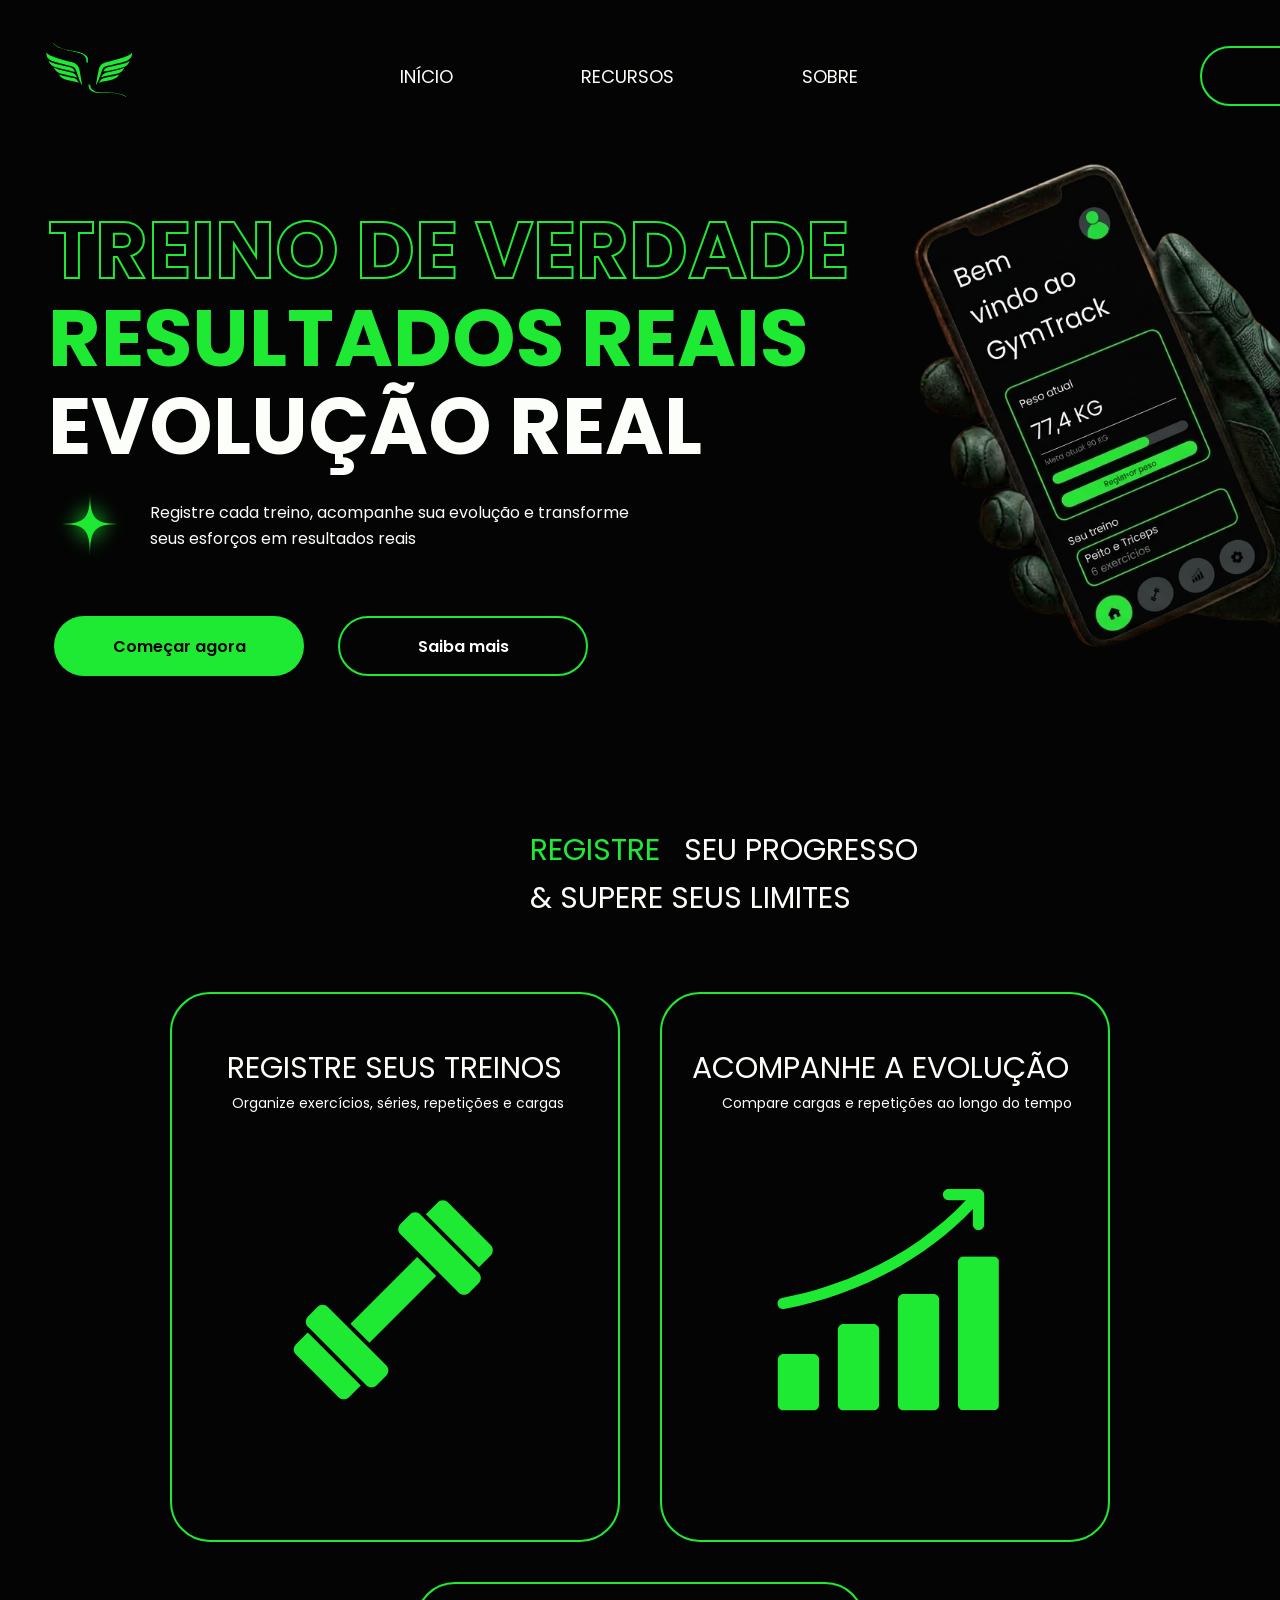
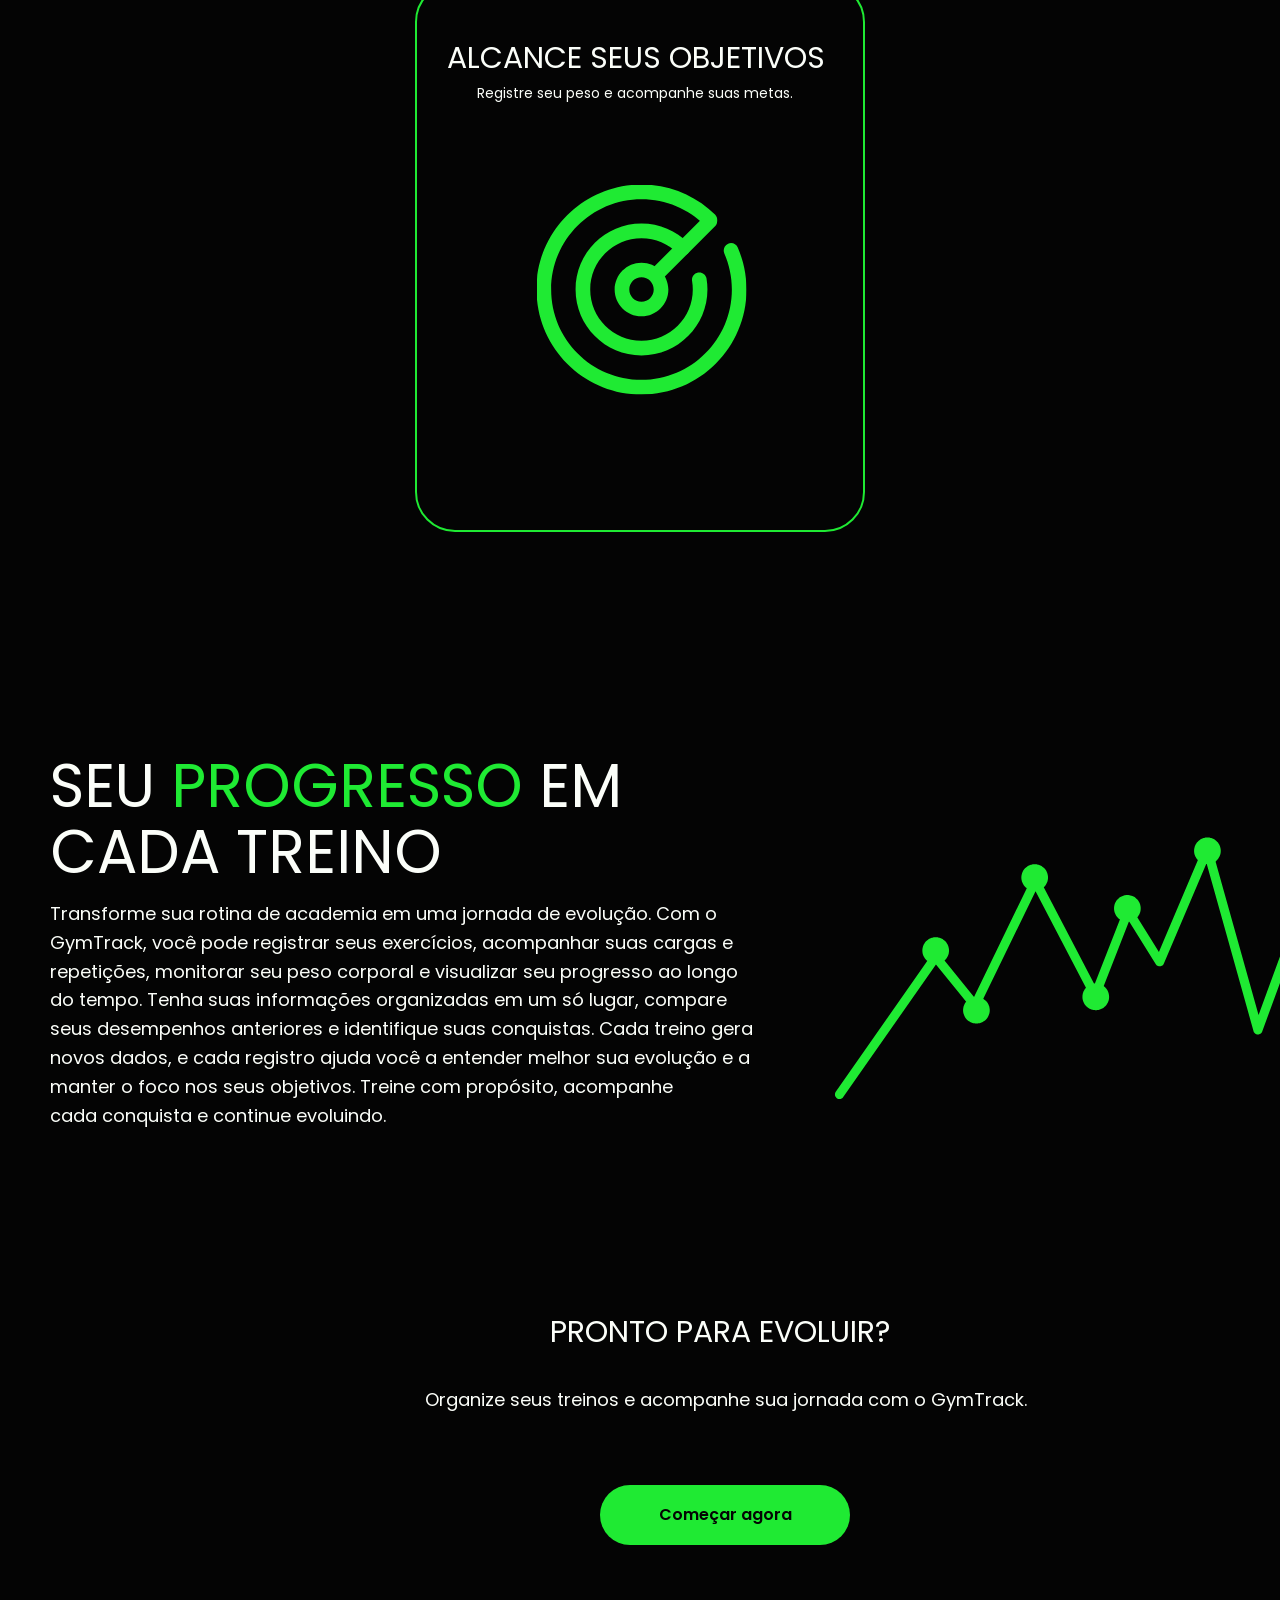
==== index.html @ 31c165fe "Add files via upload" ====
<!DOCTYPE html>
<html lang="pt-BR">
<head>
    <meta charset="UTF-8">
    <meta name="viewport" content="width=device-width, initial-scale=1.0">
    <title>GymTrack | Evolua Suas Cargas</title>
    <link rel="stylesheet" href="css/style.css">

    <link rel="preconnect" href="https://fonts.googleapis.com">
    <link rel="preconnect" href="https://fonts.gstatic.com" crossorigin>
    <link href="https://fonts.googleapis.com/css2?family=Poppins:ital,wght@0,100;0,200;0,300;0,400;0,500;0,600;0,700;0,800;0,900;1,100;1,200;1,300;1,400;1,500;1,600;1,700;1,800;1,900&display=swap" rel="stylesheet">
</head>
<body>

    <header>
    
        <a href="index.html">
            <img src="img/GymTrack (logo verde).svg" alt="Logo GymTrack com asas e seta de progresso em verde" id="logogymtrack">
        </a>

        <nav>
            <ul>
                <li><a href="index.html">INÍCIO</a></li>
                <li><a href="#recurso">RECURSOS</a></li>
                <li><a href="#sobre-gym">SOBRE</a></li>
            </ul>
        </nav>

            <a href="login.html" id="botao_login">Login</a>
    </header>

    <main>
        <section class="card">
            <h1>TREINO DE VERDADE</h1>
            <h2>RESULTADOS REAIS</h2>
            <h3>EVOLUÇÃO REAL</h3>

            <img src="/img/mao_design.svg" alt="Mão com luva escura segurando smartphone com o aplicativo GymTrack em destaque" id="mao_design">

            <p>Registre cada treino, acompanhe sua evolução e transforme <br> seus esforços em resultados reais</p>
            <img src="/img/icon_estrela.svg" alt="Icon de estrela brilhante" id="icon_estrela">

            <a href="cadastro.html" id="botao_cadastro">Começar agora</a>
            <a href="#sobre-gym" id="botao_saibamais">Saiba mais</a>

        </section>

    
        <section class="card" id="recurso">
            <p class="text-section"><span class="contraste">REGISTRE </span> &nbsp SEU PROGRESSO <br> & SUPERE SEUS LIMITES</p>

        <div class="all-cards">
            <div class="cards">
                <p class="titulo-cards" id="Registre-treino">REGISTRE SEUS TREINOS</p>
                <p class="subtitulo-cards">Organize exercícios, séries, repetições e cargas</p>
                <img src="/img/icon_halter.svg" alt="icon de um halter" class="halter">
            </div>

            <div class="cards">
                <p class="titulo-cards">ACOMPANHE A EVOLUÇÃO</p>
                <p class="subtitulo-cards">Compare cargas e repetições ao longo do tempo</p>
                <img src="/img/icon_grafico_barras.svg" alt="icon de um halter" class="halter">
            </div>

            <div class="cards">
                <p class="titulo-cards" id="alcance-objetivos">ALCANCE SEUS OBJETIVOS</p>
                <p class="subtitulo-cards">Registre seu peso e acompanhe suas metas.</p>
                <img src="/img/icon_radar.svg" alt="icon de um halter" class="halter">
            </div>
        </div>

        <br id="sobre-gym">
        <p class="titulo-sobre">SEU <span class="progresso-up">PROGRESSO</span> EM <br> <span class="cada-treino">CADA TREINO</span></p>
        <p class="texto">Transforme sua rotina de academia em uma jornada de evolução. Com o <br> GymTrack, você pode registrar
             seus exercícios, acompanhar suas cargas e <br> repetições, monitorar seu peso corporal e visualizar 
             seu progresso ao longo <br> do tempo. Tenha suas informações organizadas em um só lugar, compare <br> seus 
             desempenhos anteriores e identifique suas conquistas. Cada treino gera <br> novos dados, e cada registro
              ajuda você a entender melhor sua evolução e a <br> manter o foco nos seus objetivos. Treine com propósito,
               acompanhe <br> cada conquista e continue evoluindo.</p>

            <img src="img/icon_grafico.svg" alt="grafico de linha" class="grafico-linha">
        </section>


    </main>

    <footer>
        <p class="pronto-evoluir">PRONTO PARA EVOLUIR?</p>
        <p class="sub-evoluir">Organize seus treinos e acompanhe sua jornada com o GymTrack.</p>
        <a href="cadastro.html" id="botao-footer">Começar agora</a>
    </footer>

</body>
</html>
---- css/style.css ----
:root {
  /* Paleta de Cores Oficial do GymTrack */
    --verde-principal: #1FEA33;  /* Cor de destaque, botões, ícones ativos e bordas */
    --Azul: #152529;     /* Fundo principal da aplicação (Dark background) */
    --cinza-escuro: #393F41;      /* Fundo de cards, campos e elementos secundários */
    --cinza_claro: #A5A5A5;            /* Cor para textos secundários / detalhes (conforme definido) */
    --branco: #FBFEF9;           /* Cor principal de texto e destaques claros */
    --preto: #040404; 

  /* Tipografia */
    --font-main: 'Poppins', sans-serif;
    --font-size-pequena: 14px;
    --font-size-base: 16px;
    --font-size-navbar: 18px;
    --font-size-subtitulos: 30px;
    --font-size-subtituloup: 60px;
    --font-size-titulos: 80px;
}

/* Reset básico e estilos gerais */
* {
    box-sizing: border-box;
    margin: 0;
    padding: 0;
}

html {
    scroll-behavior: smooth;
}

body {
    height: 180vh;
    background-color: var(--preto);
    color: var(--branco);
    font-family: var(--font-main);
    line-height: 1.6;
    font-size: var(--font-size-base);
    overflow-x: hidden;
}

head{
    position: relative;
    top: -15px;
}

nav{
    position: relative;
    top: -85px;
    left: 400px;
}

nav ul {
    list-style: none;
    display: flex;
    gap: 8rem;
}

nav a {
    color: var(--branco);
    text-decoration: none;
    font-size: var(--font-size-navbar);
}

nav a[aria-current="page"] {
    color: var(--verde-principal);
}

nav a:hover {
    color: var(--verde-principal);
}

#botao_login{
    font-weight: 600;
    font-style: normal;
    display: inline-flex;
    align-items: center;
    justify-content: center;
    position: relative;
    top: -130px;
    left: 1200px;
    width: 250px;
    height: 60px;

    background-color: var(--preto);
    border: 2px solid var(--verde-principal);
    border-radius: 40px;

    color: white;
    text-decoration: none;
    font-size: var(--font-size-base);
    cursor: pointer;
}

#logogymtrack{
    width: 140px;
    margin-left: 20px;    
}

#mao_design{
    position: absolute;
    top: 105px;
    left: 835px;
    width: 700px;
}

main section h1, h2, h3{
    font-size: var(--font-size-titulos);
    position: relative;
    top: -50px;
    left: 48px;
}

main section h1{
    color: var(--preto);
    -webkit-text-stroke: 2px var(--verde-principal);
}

main section h2{
    color: var(--verde-principal);
    position: relative;
    top: -90px;
}

main section h3{
    position: relative;
    top: -130px;
}

main section p{
    position: relative;
    top: -120px;
    left: 150px;
}

#icon_estrela{
    position: relative;
    top: -188px;
    left: 50px;
    width: 80px;
    filter: drop-shadow(0px 0px 10px var(--verde-principal));
}

#botao_cadastro{
    font-weight: 600;
    font-style: normal;
    display: inline-flex;
    align-items: center;
    justify-content: center;
    position: relative;
    top: -100px;
    left: -30px;
    width: 250px;
    height: 60px;

    background-color: var(--verde-principal);
    border-radius: 40px;

    color: var(--preto);
    text-decoration: none;
    font-size: var(--font-size-base);
    cursor: pointer;
}

#botao_saibamais{
    font-weight: 600;
    font-style: normal;
    display: inline-flex;
    align-items: center;
    justify-content: center;
    position: relative;
    top: -100px;
    width: 250px;
    height: 60px;

    background-color: var(--preto);
    border: 2px solid var(--verde-principal);
    border-radius: 40px;

    color: white;
    text-decoration: none;
    font-size: var(--font-size-base);
    cursor: pointer;
}

.text-section{  
    position: relative;
    left: 530px;
    top: 50px;
    font-size: var(--font-size-subtitulos);
}

.contraste{
    color: var(--verde-principal);
}

.cards{
    background-color: var(--preto);
    border: 2px solid var(--verde-principal);
    border-radius: 40px;
    width: 450px;
    height: 550px;
}

.titulo-cards{
    position: relative;
    top: 50px;
    left: 30px;
    font-size: var(--font-size-subtitulos);
}

.subtitulo-cards{
    position: relative;
    top: 50px;
    left: 60px;
    font-size: var(--font-size-pequena);
}

.halter{
    position: relative;
    top: 60px;
    left: 50px;
    width: 350px;
}

.all-cards {
    margin-top: 120px;
    display: flex;
    gap: 40px; /* Espaço entre os cards */
    justify-content: center;
    flex-wrap: wrap;
}

#Registre-treino{
    position: relative;
    left: 55px;
}

#alcance-objetivos{
    position: relative;
    left: 30px;
}

.titulo-sobre{
    position: relative;
    top: 180px;
    left: 50px;
    font-size: var(--font-size-subtituloup);
}

.progresso-up{
    color: var(--verde-principal);
}

.texto{
    position: relative;
    top: 150px;
    left: 50px;
    font-size: var(--font-size-navbar);
}

.grafico-linha{
    position: relative;
    top: -400px;
    left: 750px;
    width: 700px;
}

.cada-treino{
    position: relative;
    top: -30px;
}

.pronto-evoluir{
    position: relative;
    top: -400px;
    left: 550px;
    font-size: var(--font-size-subtitulos);
}

.sub-evoluir{
    font-size: var(--font-size-navbar);
    position: relative;
    top: -370px;
    left: 425px;
}

#botao-footer{
    font-weight: 600;
    font-style: normal;
    display: inline-flex;
    align-items: center;
    justify-content: center;
    position: relative;
    top: -300px;
    left: 600px;
    width: 250px;
    height: 60px;

    background-color: var(--verde-principal);
    border-radius: 40px;

    color: var(--preto);
    text-decoration: none;
    font-size: var(--font-size-base);
    cursor: pointer;
}

footer{
    margin: 0;
    margin-top: 20px;
}
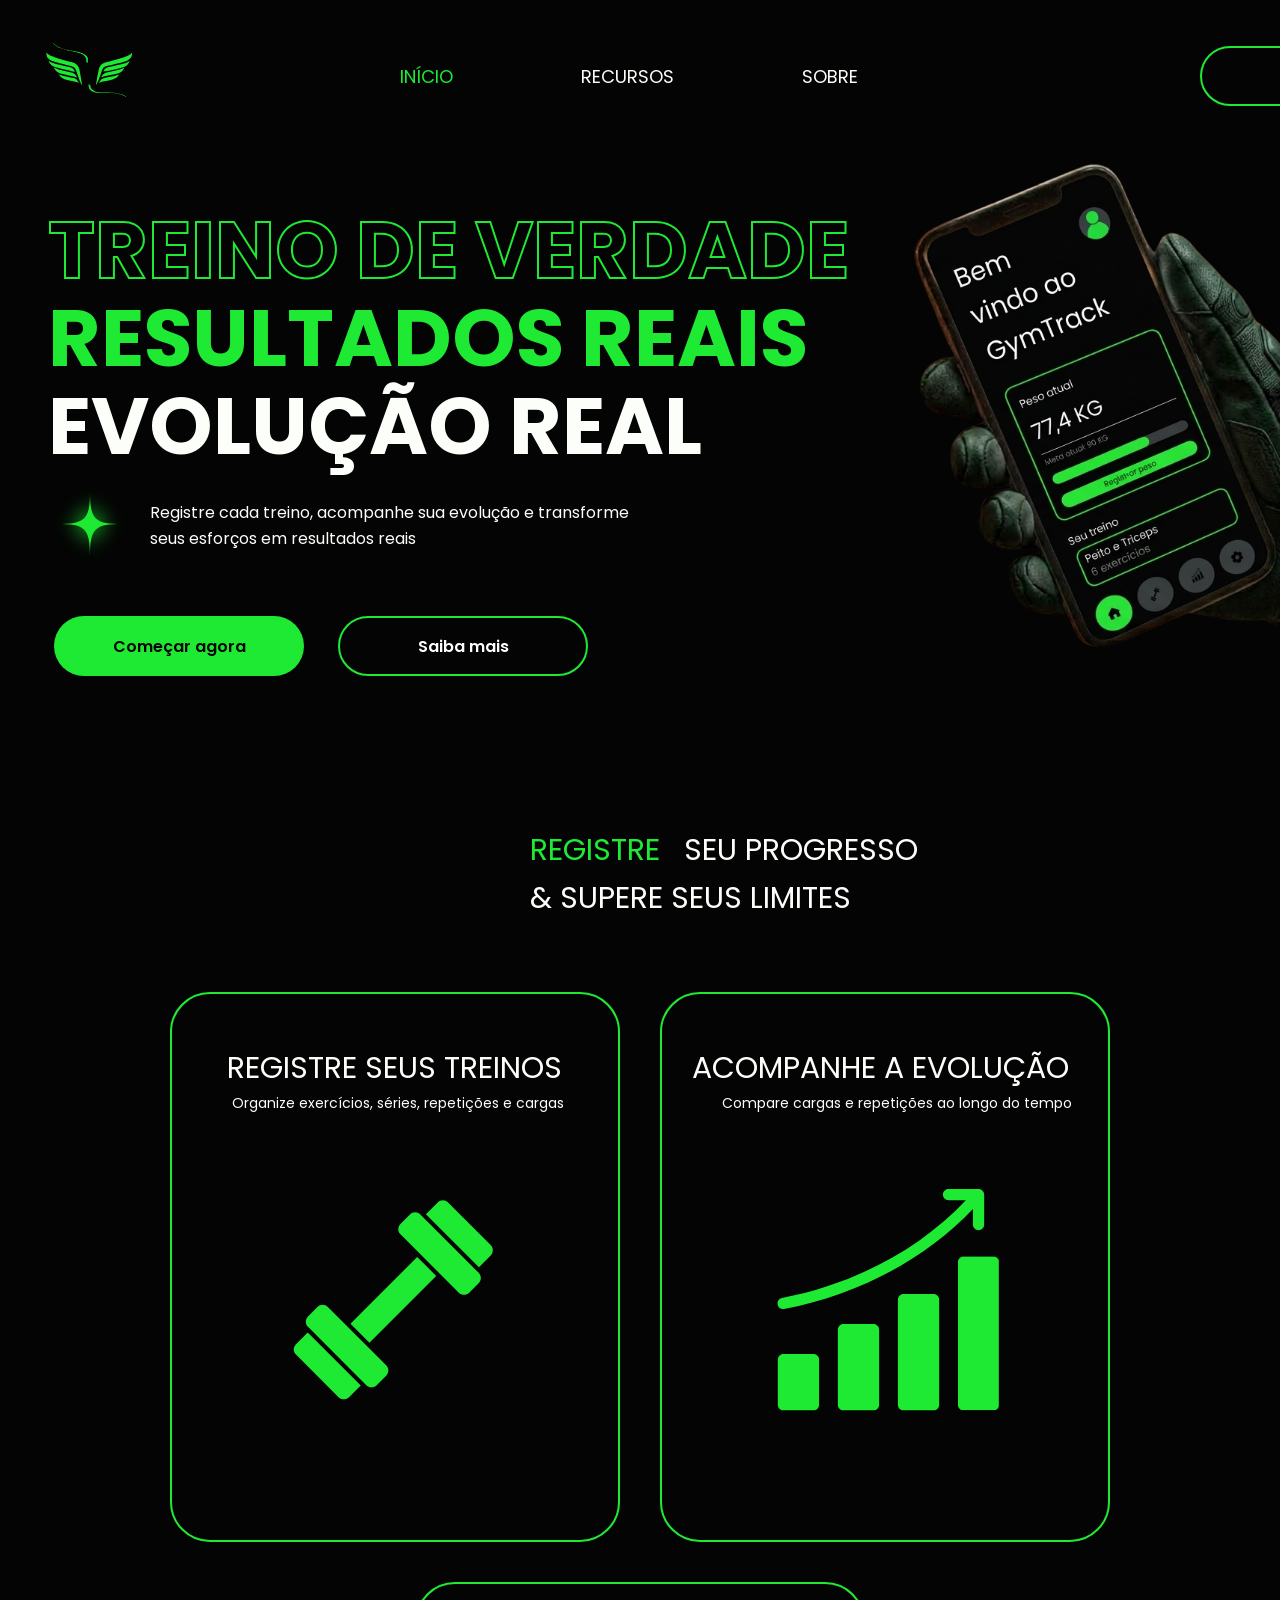
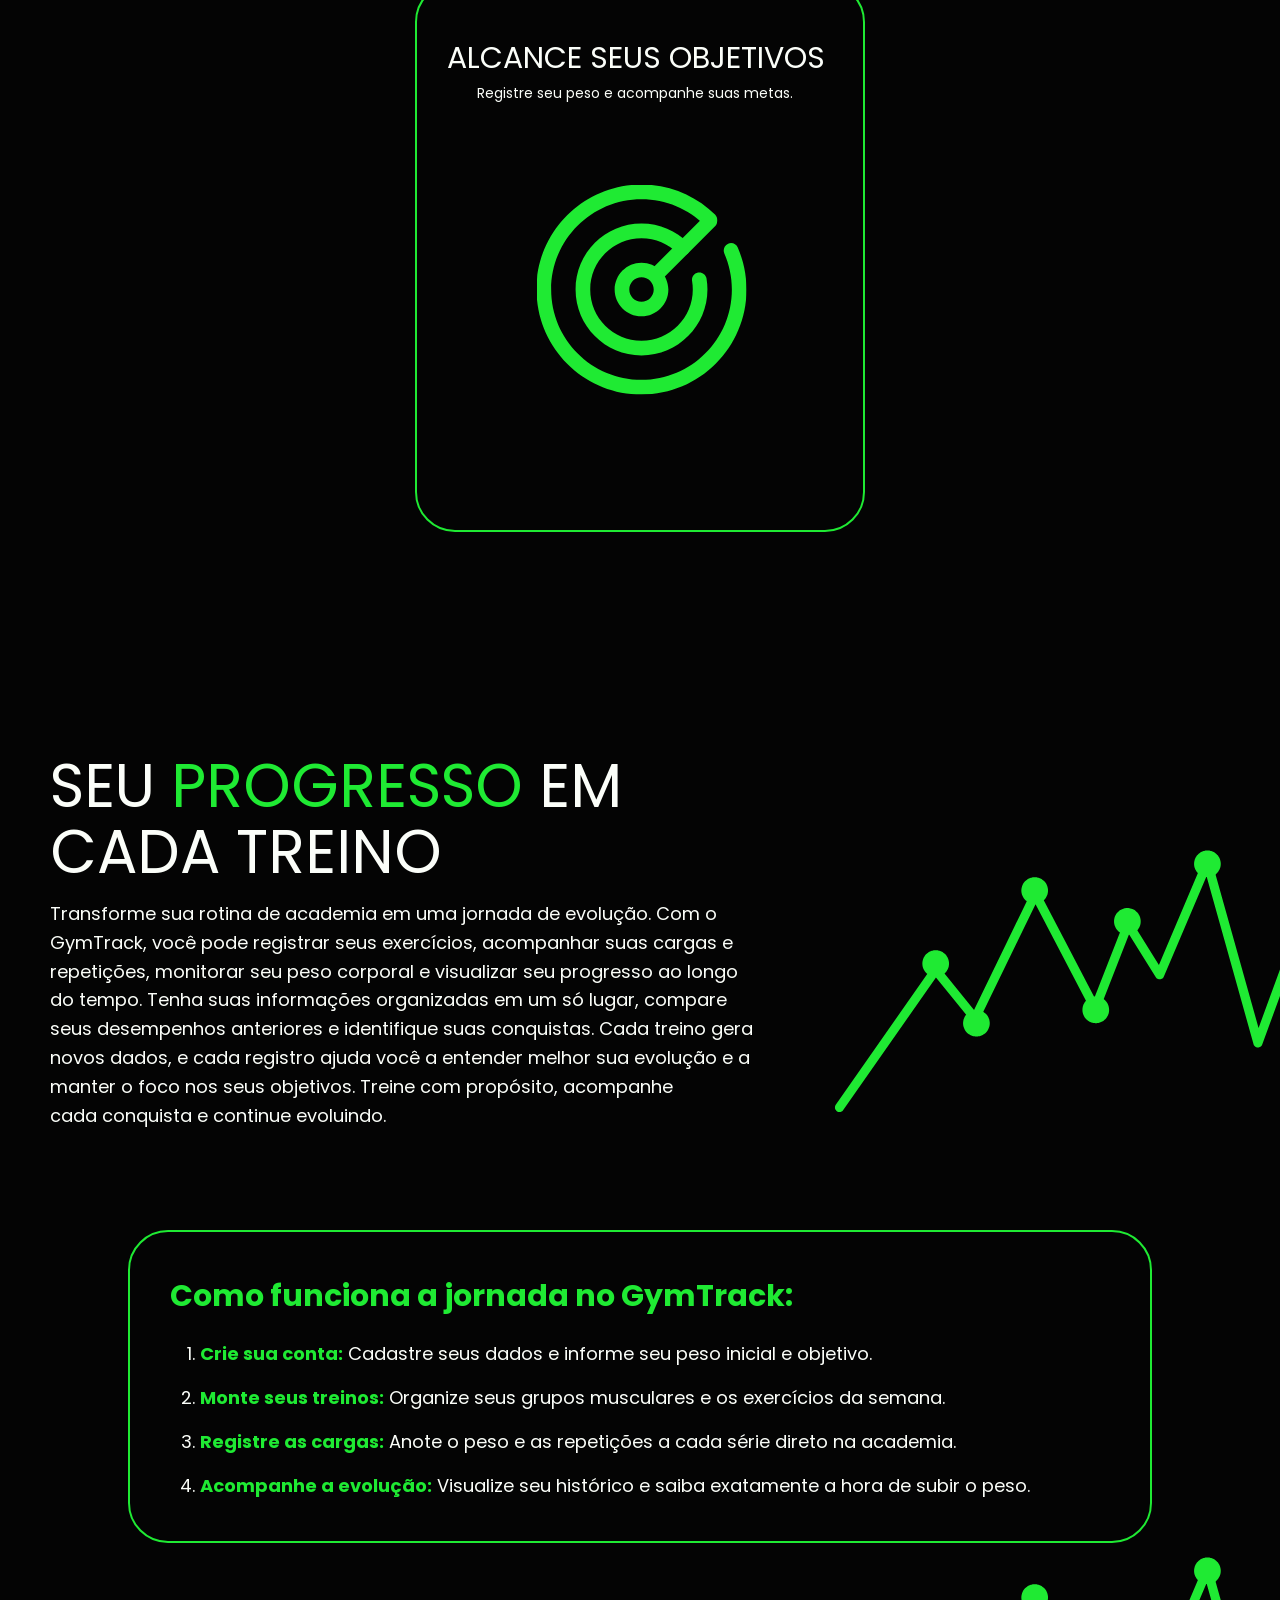
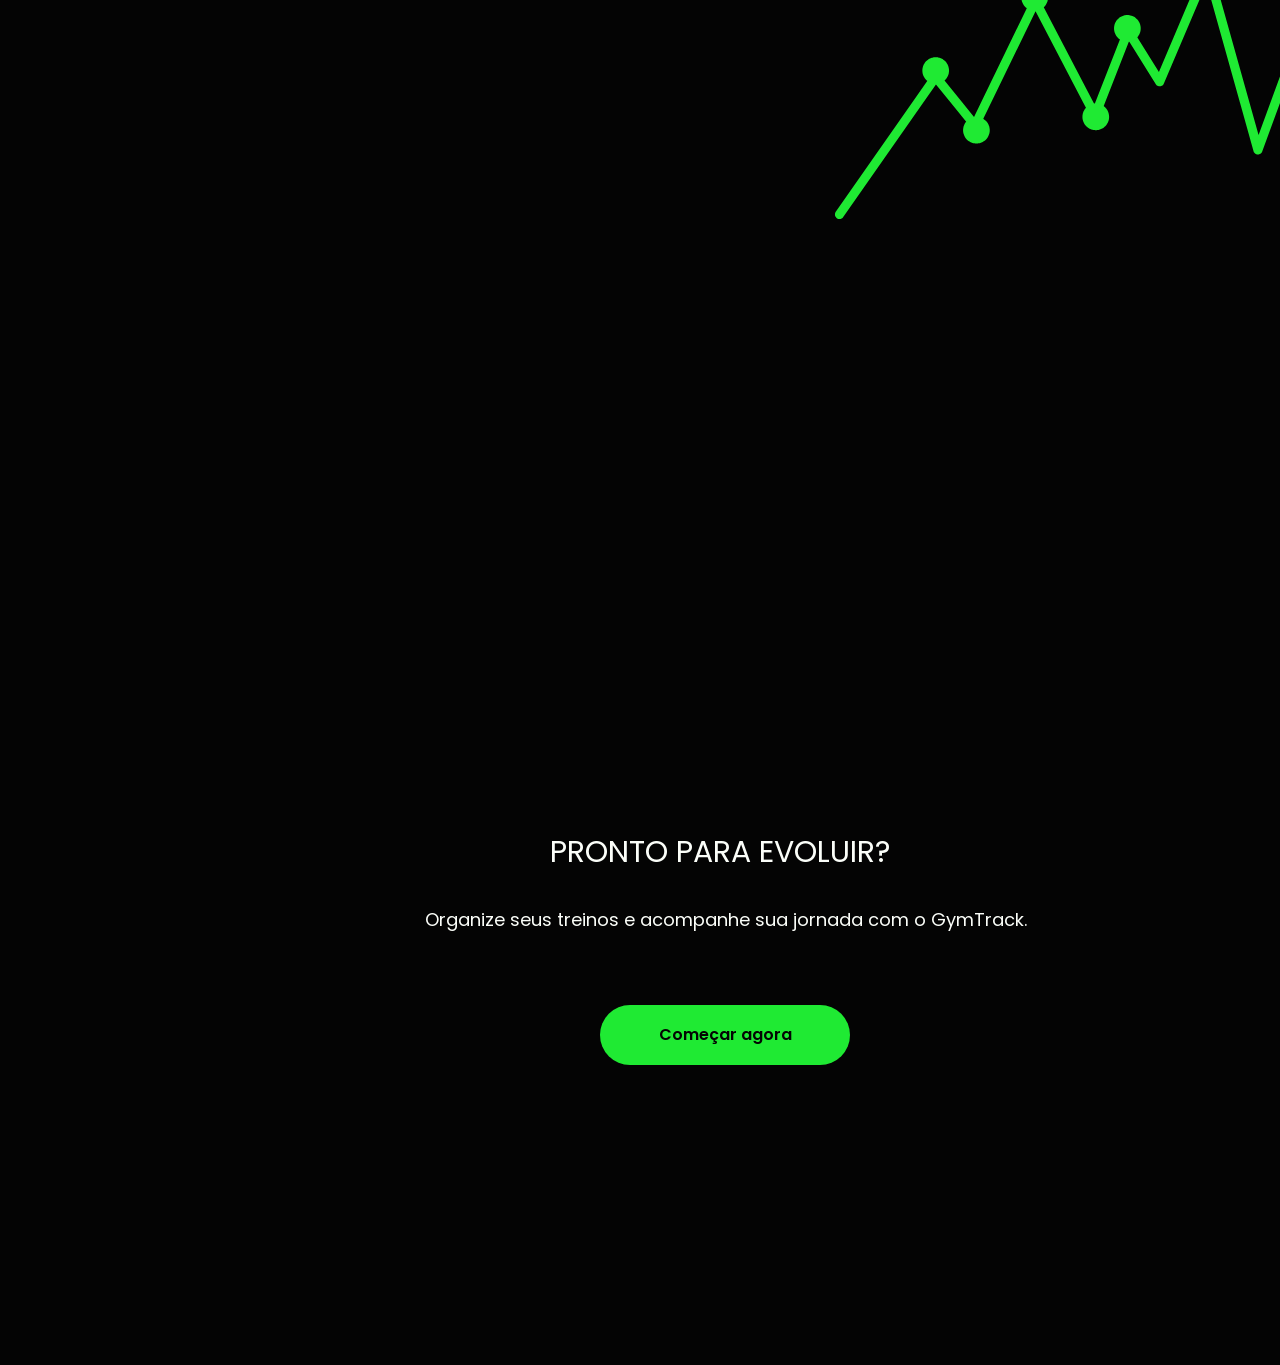
==== commit 35925883: "Add files via upload" ====
--- a/index.html
+++ b/index.html
@@ -20,7 +20,7 @@
 
         <nav>
             <ul>
-                <li><a href="index.html">INÍCIO</a></li>
+                <li><a href="index.html" aria-current="page">INÍCIO</a></li>
                 <li><a href="#recurso">RECURSOS</a></li>
                 <li><a href="#sobre-gym">SOBRE</a></li>
             </ul>
@@ -35,10 +35,10 @@
             <h2>RESULTADOS REAIS</h2>
             <h3>EVOLUÇÃO REAL</h3>
 
-            <img src="/img/mao_design.svg" alt="Mão com luva escura segurando smartphone com o aplicativo GymTrack em destaque" id="mao_design">
+            <img src="img/mao_design.svg" alt="Mão com luva escura segurando smartphone com o aplicativo GymTrack em destaque" id="mao_design">
 
             <p>Registre cada treino, acompanhe sua evolução e transforme <br> seus esforços em resultados reais</p>
-            <img src="/img/icon_estrela.svg" alt="Icon de estrela brilhante" id="icon_estrela">
+            <img src="img/icon_estrela.svg" alt="Icon de estrela brilhante" id="icon_estrela">
 
             <a href="cadastro.html" id="botao_cadastro">Começar agora</a>
             <a href="#sobre-gym" id="botao_saibamais">Saiba mais</a>
@@ -53,19 +53,19 @@
             <div class="cards">
                 <p class="titulo-cards" id="Registre-treino">REGISTRE SEUS TREINOS</p>
                 <p class="subtitulo-cards">Organize exercícios, séries, repetições e cargas</p>
-                <img src="/img/icon_halter.svg" alt="icon de um halter" class="halter">
+                <img src="img/icon_halter.svg" alt="icon de um halter" class="halter">
             </div>
 
             <div class="cards">
                 <p class="titulo-cards">ACOMPANHE A EVOLUÇÃO</p>
                 <p class="subtitulo-cards">Compare cargas e repetições ao longo do tempo</p>
-                <img src="/img/icon_grafico_barras.svg" alt="icon de um halter" class="halter">
+                <img src="img/icon_grafico_barras.svg" alt="icon de um halter" class="halter">
             </div>
 
             <div class="cards">
                 <p class="titulo-cards" id="alcance-objetivos">ALCANCE SEUS OBJETIVOS</p>
                 <p class="subtitulo-cards">Registre seu peso e acompanhe suas metas.</p>
-                <img src="/img/icon_radar.svg" alt="icon de um halter" class="halter">
+                <img src="img/icon_radar.svg" alt="icon de um halter" class="halter">
             </div>
         </div>
 
@@ -77,6 +77,18 @@
              desempenhos anteriores e identifique suas conquistas. Cada treino gera <br> novos dados, e cada registro
               ajuda você a entender melhor sua evolução e a <br> manter o foco nos seus objetivos. Treine com propósito,
                acompanhe <br> cada conquista e continue evoluindo.</p>
+
+            <section class="card-jornada">
+            <h3>Como funciona a jornada no GymTrack:</h3>
+            <ol>
+                <li><strong>Crie sua conta:</strong> Cadastre seus dados e informe seu peso inicial e objetivo.</li>
+                <li><strong>Monte seus treinos:</strong> Organize seus grupos musculares e os exercícios da semana.</li>
+                <li><strong>Registre as cargas:</strong> Anote o peso e as repetições a cada série direto na academia.</li>
+                <li><strong>Acompanhe a evolução:</strong> Visualize seu histórico e saiba exatamente a hora de subir o peso.</li>
+            </ol>
+            </section>
+
+        <img src="img/icon_grafico.svg" alt="grafico de linha" class="grafico-linha">
 
             <img src="img/icon_grafico.svg" alt="grafico de linha" class="grafico-linha">
         </section>
--- a/css/style.css
+++ b/css/style.css
@@ -260,7 +260,7 @@
 
 .grafico-linha{
     position: relative;
-    top: -400px;
+    top: -800px;
     left: 750px;
     width: 700px;
 }
@@ -308,4 +308,36 @@
 footer{
     margin: 0;
     margin-top: 20px;
+}
+
+.card-jornada {
+    background-color: var(--preto);
+    border: 2px solid var(--verde-principal);
+    border-radius: 40px;
+    width: 80%;
+    max-width: 1200px;
+    margin: 50px auto;
+    padding: 40px;
+    position: relative;
+    top: 200px;
+}
+
+.card-jornada h3 {
+    color: var(--verde-principal);
+    font-size: var(--font-size-subtitulos);
+    margin-bottom: 20px;
+    position: static; /* sobrescreve o position relative genérico de h3 se necessário */
+}
+
+.card-jornada ol {
+    color: var(--branco);
+    font-size: var(--font-size-navbar);
+    padding-left: 30px;
+    display: flex;
+    flex-direction: column;
+    gap: 15px;
+}
+
+.card-jornada ol li strong {
+    color: var(--verde-principal);
 }
